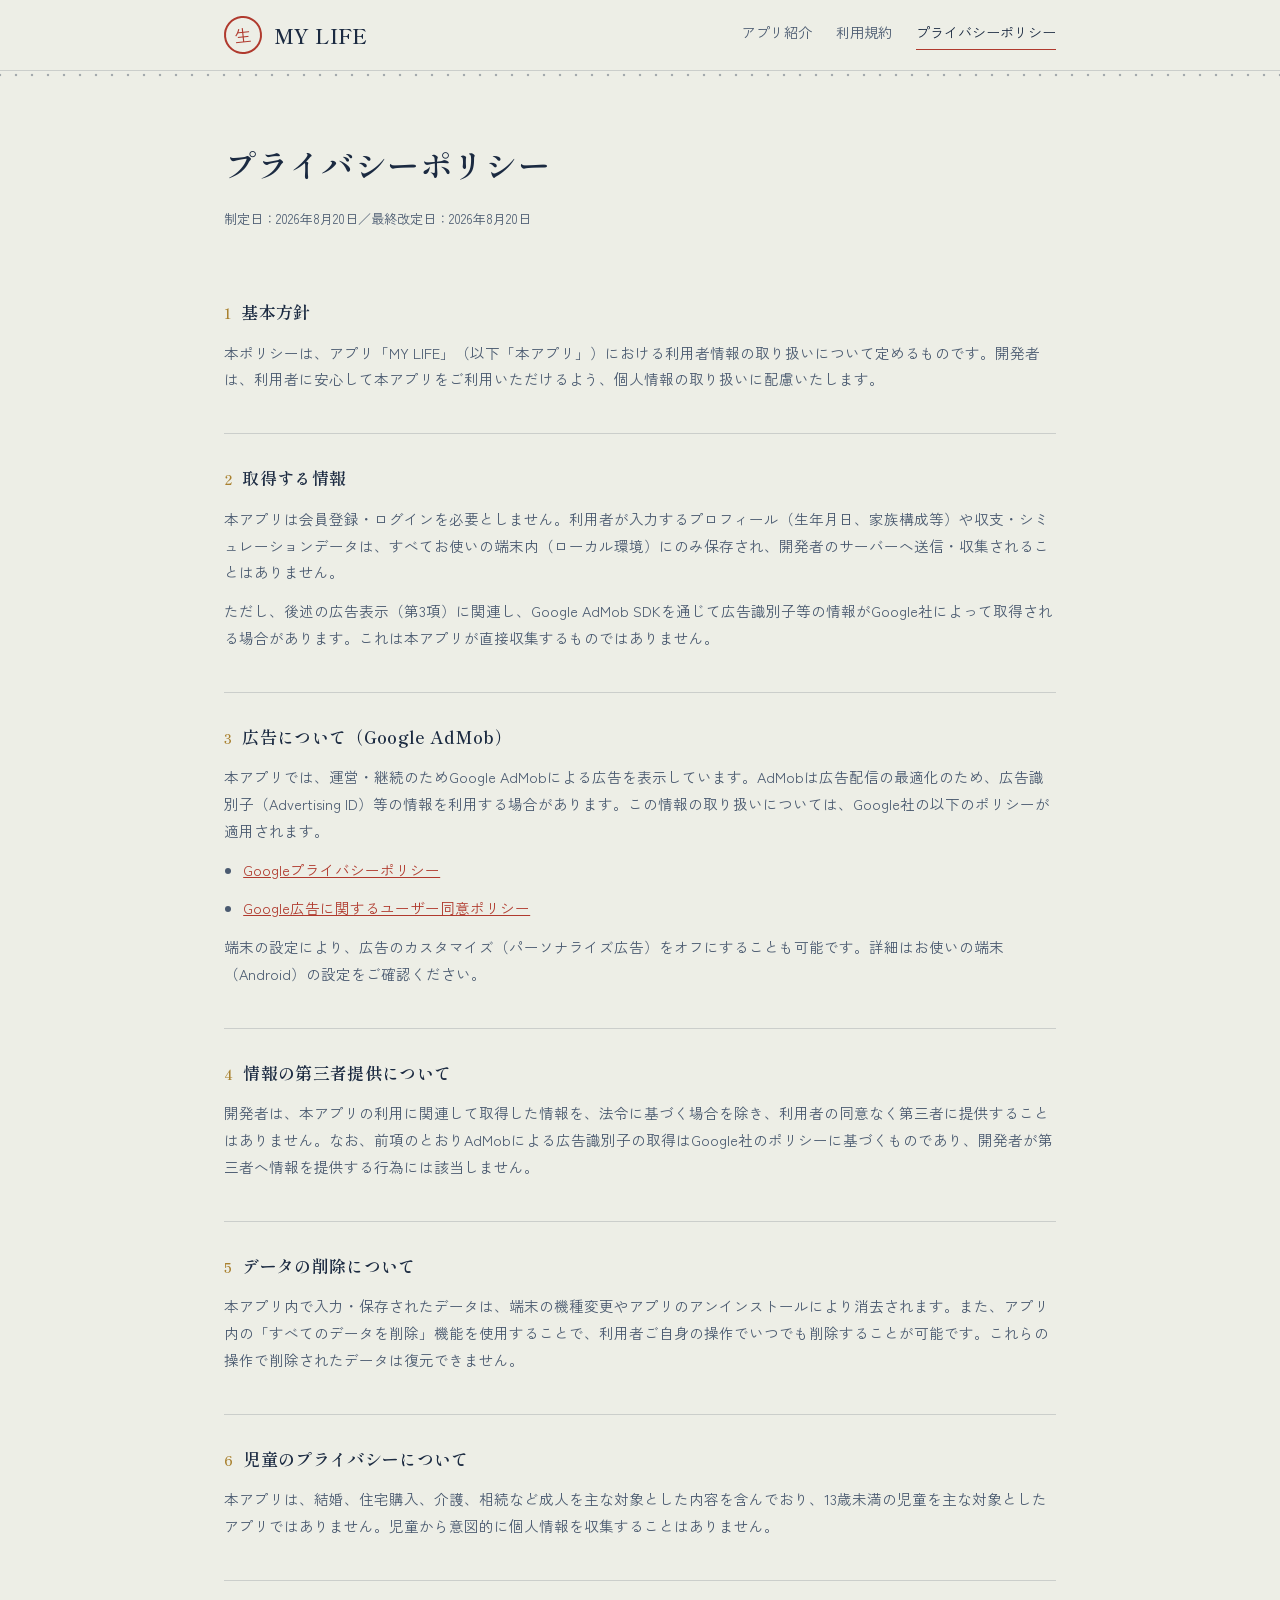
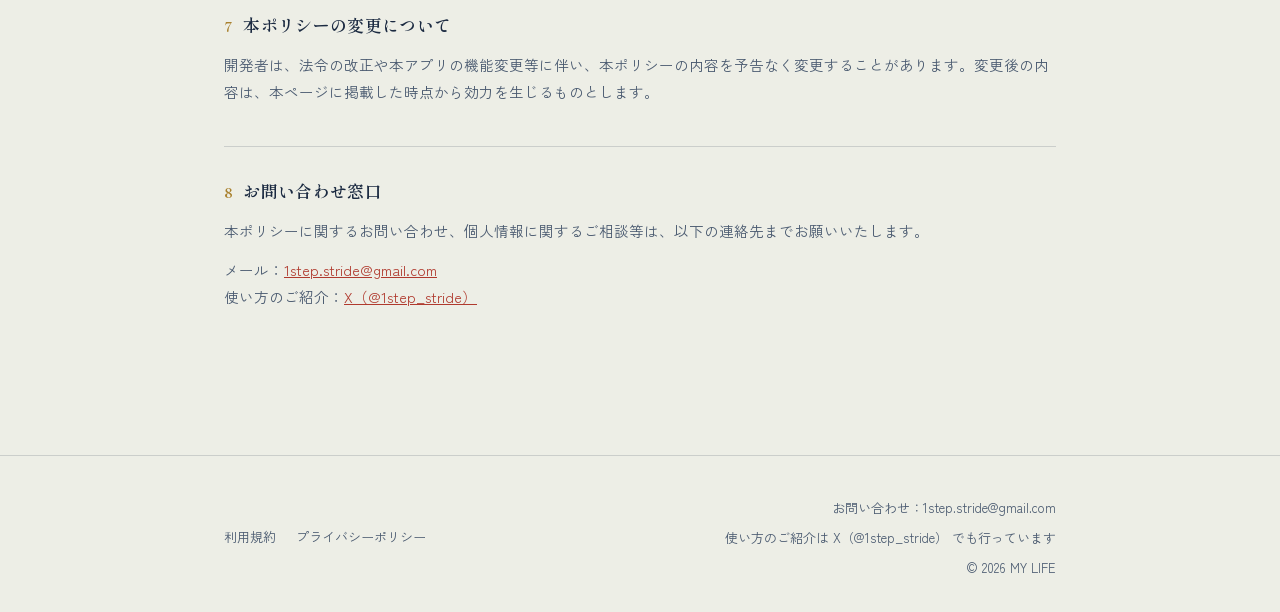
==== privacy.html @ 31a66b40 "Add files via upload" ====
<!DOCTYPE html>
<html lang="ja">
<head>
<meta charset="UTF-8">
<meta name="viewport" content="width=device-width, initial-scale=1.0">
<title>プライバシーポリシー｜MY LIFE</title>
<link rel="preconnect" href="https://fonts.googleapis.com">
<link href="https://fonts.googleapis.com/css2?family=Shippori+Mincho:wght@500;600&family=Zen+Kaku+Gothic+New:wght@400;500;700&display=swap" rel="stylesheet">
<link rel="stylesheet" href="styles.css">
</head>
<body>

<header class="site-header">
  <div class="header-inner">
    <a class="brand" href="index.html">
      <span class="brand-mark">生</span>
      <span class="brand-text logo-text">MY LIFE</span>
    </a>
    <nav class="site-nav">
      <a href="index.html">アプリ紹介</a>
      <a href="terms.html">利用規約</a>
      <a href="privacy.html" aria-current="page">プライバシーポリシー</a>
    </nav>
  </div>
</header>

<div class="stitch"></div>

<main>
  <div class="wrap">

    <div class="article-header">
      <h1>プライバシーポリシー</h1>
      <p class="meta">制定日：2026年8月20日／最終改定日：2026年8月20日</p>
    </div>

    <div class="article-body">

      <section>
        <h2><span class="no">1</span>基本方針</h2>
        <p>
          本ポリシーは、アプリ「MY LIFE」（以下「本アプリ」）における利用者情報の取り扱いについて定めるものです。開発者は、利用者に安心して本アプリをご利用いただけるよう、個人情報の取り扱いに配慮いたします。
        </p>
      </section>

      <section>
        <h2><span class="no">2</span>取得する情報</h2>
        <p>
          本アプリは会員登録・ログインを必要としません。利用者が入力するプロフィール（生年月日、家族構成等）や収支・シミュレーションデータは、すべてお使いの端末内（ローカル環境）にのみ保存され、開発者のサーバーへ送信・収集されることはありません。
        </p>
        <p>
          ただし、後述の広告表示（第3項）に関連し、Google AdMob SDKを通じて広告識別子等の情報がGoogle社によって取得される場合があります。これは本アプリが直接収集するものではありません。
        </p>
      </section>

      <section>
        <h2><span class="no">3</span>広告について（Google AdMob）</h2>
        <p>
          本アプリでは、運営・継続のためGoogle AdMobによる広告を表示しています。AdMobは広告配信の最適化のため、広告識別子（Advertising ID）等の情報を利用する場合があります。この情報の取り扱いについては、Google社の以下のポリシーが適用されます。
        </p>
        <ul>
          <li><a class="inline-link" href="https://policies.google.com/privacy" target="_blank" rel="noopener">Googleプライバシーポリシー</a></li>
          <li><a class="inline-link" href="https://www.google.com/about/company/user-consent-policy/" target="_blank" rel="noopener">Google広告に関するユーザー同意ポリシー</a></li>
        </ul>
        <p>
          端末の設定により、広告のカスタマイズ（パーソナライズ広告）をオフにすることも可能です。詳細はお使いの端末（Android）の設定をご確認ください。
        </p>
      </section>

      <section>
        <h2><span class="no">4</span>情報の第三者提供について</h2>
        <p>
          開発者は、本アプリの利用に関連して取得した情報を、法令に基づく場合を除き、利用者の同意なく第三者に提供することはありません。なお、前項のとおりAdMobによる広告識別子の取得はGoogle社のポリシーに基づくものであり、開発者が第三者へ情報を提供する行為には該当しません。
        </p>
      </section>

      <section>
        <h2><span class="no">5</span>データの削除について</h2>
        <p>
          本アプリ内で入力・保存されたデータは、端末の機種変更やアプリのアンインストールにより消去されます。また、アプリ内の「すべてのデータを削除」機能を使用することで、利用者ご自身の操作でいつでも削除することが可能です。これらの操作で削除されたデータは復元できません。
        </p>
      </section>

      <section>
        <h2><span class="no">6</span>児童のプライバシーについて</h2>
        <p>
          本アプリは、結婚、住宅購入、介護、相続など成人を主な対象とした内容を含んでおり、13歳未満の児童を主な対象としたアプリではありません。児童から意図的に個人情報を収集することはありません。
        </p>
      </section>

      <section>
        <h2><span class="no">7</span>本ポリシーの変更について</h2>
        <p>
          開発者は、法令の改正や本アプリの機能変更等に伴い、本ポリシーの内容を予告なく変更することがあります。変更後の内容は、本ページに掲載した時点から効力を生じるものとします。
        </p>
      </section>

      <section>
        <h2><span class="no">8</span>お問い合わせ窓口</h2>
        <p>
          本ポリシーに関するお問い合わせ、個人情報に関するご相談等は、以下の連絡先までお願いいたします。
        </p>
        <p>
          メール：<a class="inline-link" href="mailto:1step.stride@gmail.com">1step.stride@gmail.com</a><br>
          使い方のご紹介：<a class="inline-link" href="https://x.com/1step_stride" target="_blank" rel="noopener">X（@1step_stride）</a>
        </p>
      </section>

    </div>
  </div>
</main>

<footer class="site-footer">
  <div class="wrap footer-inner">
    <div class="footer-links">
      <a href="terms.html">利用規約</a>
      <a href="privacy.html">プライバシーポリシー</a>
    </div>
    <div class="footer-contact">
      <span>お問い合わせ：<a href="mailto:1step.stride@gmail.com">1step.stride@gmail.com</a></span>
      <span>使い方のご紹介は <a href="https://x.com/1step_stride" target="_blank" rel="noopener">X（@1step_stride）</a> でも行っています</span>
      <span>&copy; 2026 MY LIFE</span>
    </div>
  </div>
</footer>

</body>
</html>
---- styles.css ----
/* ==========================================================================
   MY LIFE — 共通スタイル
   モチーフ：帳簿（家計簿・通帳）× 実印（ハンコ）
   ========================================================================== */

:root {
  --paper: #EDEEE6;
  --paper-deep: #E4E5DB;
  --ink: #1B2A41;
  --ink-soft: #4A5A70;
  --stamp-red: #B03A2E;
  --moss: #56705A;
  --gold: #A9812F;
  --line: rgba(27, 42, 65, 0.16);
  --line-soft: rgba(27, 42, 65, 0.08);
  --max-w: 880px;
}

* { box-sizing: border-box; }

html { scroll-behavior: smooth; }

body {
  margin: 0;
  background: var(--paper);
  color: var(--ink);
  font-family: "Zen Kaku Gothic New", "Hiragino Kaku Gothic ProN", sans-serif;
  line-height: 1.85;
  font-size: 16px;
  -webkit-font-smoothing: antialiased;
}

h1, h2, h3, .stamp, .logo-text {
  font-family: "Shippori Mincho", serif;
  letter-spacing: 0.02em;
}

a { color: inherit; }

.wrap {
  max-width: var(--max-w);
  margin: 0 auto;
  padding: 0 24px;
}

/* --- 縫い目（ステッチ）ライン：帳簿の綴じ目モチーフ --- */
.stitch {
  height: 8px;
  background-image: radial-gradient(circle, rgba(27, 42, 65, 0.35) 1.4px, transparent 1.6px);
  background-size: 16px 8px;
  background-repeat: repeat-x;
  background-position: center;
}

/* --- ヘッダー --- */
.site-header {
  position: sticky;
  top: 0;
  z-index: 10;
  background: var(--paper);
  border-bottom: 1px solid var(--line);
}

.header-inner {
  max-width: var(--max-w);
  margin: 0 auto;
  padding: 16px 24px;
  display: flex;
  align-items: center;
  justify-content: space-between;
  gap: 16px;
  flex-wrap: wrap;
}

.brand {
  display: flex;
  align-items: center;
  gap: 12px;
  text-decoration: none;
  color: var(--ink);
}

.brand-mark {
  width: 38px;
  height: 38px;
  border-radius: 50%;
  border: 2px solid var(--stamp-red);
  color: var(--stamp-red);
  display: flex;
  align-items: center;
  justify-content: center;
  font-size: 17px;
  transform: rotate(-6deg);
  flex-shrink: 0;
}

.brand-text {
  font-size: 20px;
  font-weight: 600;
}

.site-nav {
  display: flex;
  gap: 24px;
  font-size: 14px;
}

.site-nav a {
  text-decoration: none;
  color: var(--ink-soft);
  padding-bottom: 4px;
  border-bottom: 1px solid transparent;
  transition: border-color 0.2s, color 0.2s;
}

.site-nav a:hover,
.site-nav a[aria-current="page"] {
  color: var(--ink);
  border-color: var(--stamp-red);
}

/* --- ヒーロー --- */
.hero {
  padding: 72px 0 56px;
}

.hero-card {
  background: #F6F6F0;
  border: 1px solid var(--line);
  border-radius: 4px;
  padding: 48px 40px;
  position: relative;
  overflow: hidden;
}

.eyebrow {
  font-size: 13px;
  color: var(--moss);
  letter-spacing: 0.12em;
  margin: 0 0 14px;
  display: flex;
  align-items: center;
  gap: 8px;
}

.eyebrow::before {
  content: "";
  width: 18px;
  height: 1px;
  background: var(--moss);
  display: inline-block;
}

.hero h1 {
  font-size: clamp(28px, 4.6vw, 42px);
  line-height: 1.5;
  margin: 0 0 20px;
  font-weight: 600;
}

.hero p.lead {
  font-size: 16px;
  color: var(--ink-soft);
  max-width: 46em;
  margin: 0 0 32px;
}

.cta-row {
  display: flex;
  flex-wrap: wrap;
  gap: 14px;
}

.btn {
  display: inline-flex;
  align-items: center;
  gap: 8px;
  padding: 13px 22px;
  border-radius: 3px;
  text-decoration: none;
  font-size: 14px;
  border: 1px solid var(--ink);
  transition: background 0.2s, color 0.2s;
}

.btn-primary {
  background: var(--ink);
  color: var(--paper);
}
.btn-primary:hover { background: #10192b; }

.btn-ghost {
  background: transparent;
  color: var(--ink);
}
.btn-ghost:hover { background: var(--line-soft); }

.status-note {
  margin-top: 20px;
  font-size: 13px;
  color: var(--ink-soft);
}

/* --- タイムライン（人生の節目 スタンプ） --- */
.section {
  padding: 56px 0;
}

.section-title {
  font-size: 24px;
  margin: 0 0 8px;
  font-weight: 600;
}

.section-sub {
  color: var(--ink-soft);
  font-size: 14px;
  margin: 0 0 40px;
}

.timeline {
  display: flex;
  align-items: flex-start;
  justify-content: space-between;
  gap: 8px;
  position: relative;
  padding: 20px 0;
}

.timeline::before {
  content: "";
  position: absolute;
  top: 46px;
  left: 5%;
  right: 5%;
  height: 0;
  border-top: 1px dashed var(--line);
}

.milestone {
  display: flex;
  flex-direction: column;
  align-items: center;
  gap: 12px;
  flex: 1;
  position: relative;
}

.stamp {
  width: 52px;
  height: 52px;
  border-radius: 50%;
  border: 2px solid var(--stamp-red);
  color: var(--stamp-red);
  background: var(--paper);
  display: flex;
  align-items: center;
  justify-content: center;
  font-size: 20px;
  transform: rotate(-4deg);
}

.milestone:nth-child(even) .stamp { transform: rotate(5deg); }

.milestone-label {
  font-size: 12.5px;
  color: var(--ink-soft);
  text-align: center;
}

/* --- 機能一覧（帳簿の明細行） --- */
.ledger {
  border-top: 1px solid var(--line);
}

.ledger-row {
  display: flex;
  align-items: baseline;
  gap: 12px;
  padding: 20px 0;
  border-bottom: 1px solid var(--line);
}

.ledger-num {
  font-family: "Shippori Mincho", serif;
  color: var(--gold);
  font-size: 14px;
  flex-shrink: 0;
  width: 28px;
}

.ledger-body h3 {
  font-size: 16px;
  margin: 0 0 6px;
  font-weight: 600;
}

.ledger-body p {
  margin: 0;
  font-size: 14px;
  color: var(--ink-soft);
}

/* --- シナリオカード --- */
.scenario-grid {
  display: grid;
  grid-template-columns: repeat(2, 1fr);
  gap: 16px;
}

.scenario-card {
  border: 1px solid var(--line);
  border-radius: 4px;
  padding: 22px;
  background: #F6F6F0;
}

.scenario-card .tag {
  display: inline-block;
  font-size: 11px;
  color: var(--moss);
  border: 1px solid var(--moss);
  border-radius: 100px;
  padding: 3px 10px;
  margin-bottom: 12px;
}

.scenario-card h3 {
  font-size: 16px;
  margin: 0 0 8px;
}

.scenario-card p {
  font-size: 13.5px;
  color: var(--ink-soft);
  margin: 0;
}

/* --- プライバシー訴求 --- */
.privacy-banner {
  background: var(--ink);
  color: var(--paper);
  border-radius: 4px;
  padding: 40px;
  display: flex;
  gap: 28px;
  align-items: flex-start;
  flex-wrap: wrap;
}

.privacy-banner .stamp {
  border-color: var(--moss);
  color: var(--moss);
  background: var(--ink);
}

.privacy-banner h3 {
  margin: 0 0 10px;
  font-size: 18px;
}

.privacy-banner p {
  margin: 0;
  font-size: 14px;
  color: #C9CFD8;
  max-width: 50em;
}

/* --- フッター --- */
.site-footer {
  border-top: 1px solid var(--line);
  padding: 40px 0 32px;
  margin-top: 40px;
}

.footer-inner {
  display: flex;
  justify-content: space-between;
  align-items: center;
  flex-wrap: wrap;
  gap: 20px;
  font-size: 13px;
  color: var(--ink-soft);
}

.footer-links {
  display: flex;
  gap: 20px;
  flex-wrap: wrap;
}

.footer-links a {
  text-decoration: none;
  color: var(--ink-soft);
  border-bottom: 1px solid transparent;
}
.footer-links a:hover { border-color: var(--ink-soft); }

.footer-contact {
  display: flex;
  flex-direction: column;
  gap: 6px;
  align-items: flex-end;
  text-align: right;
}

.footer-contact a { text-decoration: none; }
.footer-contact a:hover { color: var(--ink); }

/* --- 規約・プライバシーポリシー用の記事レイアウト --- */
.article-header {
  padding: 56px 0 24px;
}

.article-header h1 {
  font-size: clamp(24px, 4vw, 32px);
  margin: 0 0 12px;
  font-weight: 600;
}

.article-header .meta {
  font-size: 13px;
  color: var(--ink-soft);
}

.article-body {
  padding-bottom: 64px;
}

.article-body section {
  padding: 28px 0;
  border-bottom: 1px solid var(--line);
}

.article-body section:last-child { border-bottom: none; }

.article-body h2 {
  font-size: 17px;
  margin: 0 0 12px;
  display: flex;
  align-items: baseline;
  gap: 10px;
  font-weight: 600;
}

.article-body h2 .no {
  color: var(--gold);
  font-family: "Shippori Mincho", serif;
  font-size: 14px;
}

.article-body p, .article-body li {
  font-size: 14.5px;
  color: var(--ink-soft);
  margin: 0 0 12px;
}

.article-body ul {
  padding-left: 1.2em;
  margin: 0 0 12px;
}

.article-body a.inline-link {
  color: var(--stamp-red);
  text-decoration: underline;
}

/* --- レスポンシブ --- */
@media (max-width: 720px) {
  .hero-card { padding: 32px 22px; }
  .scenario-grid { grid-template-columns: 1fr; }
  .timeline { flex-wrap: wrap; row-gap: 28px; }
  .timeline::before { display: none; }
  .milestone { flex: 0 0 30%; }
  .privacy-banner { padding: 28px 22px; }
  .footer-inner { flex-direction: column; align-items: flex-start; }
  .footer-contact { align-items: flex-start; text-align: left; }
}

@media (prefers-reduced-motion: reduce) {
  html { scroll-behavior: auto; }
  * { transition: none !important; }
}
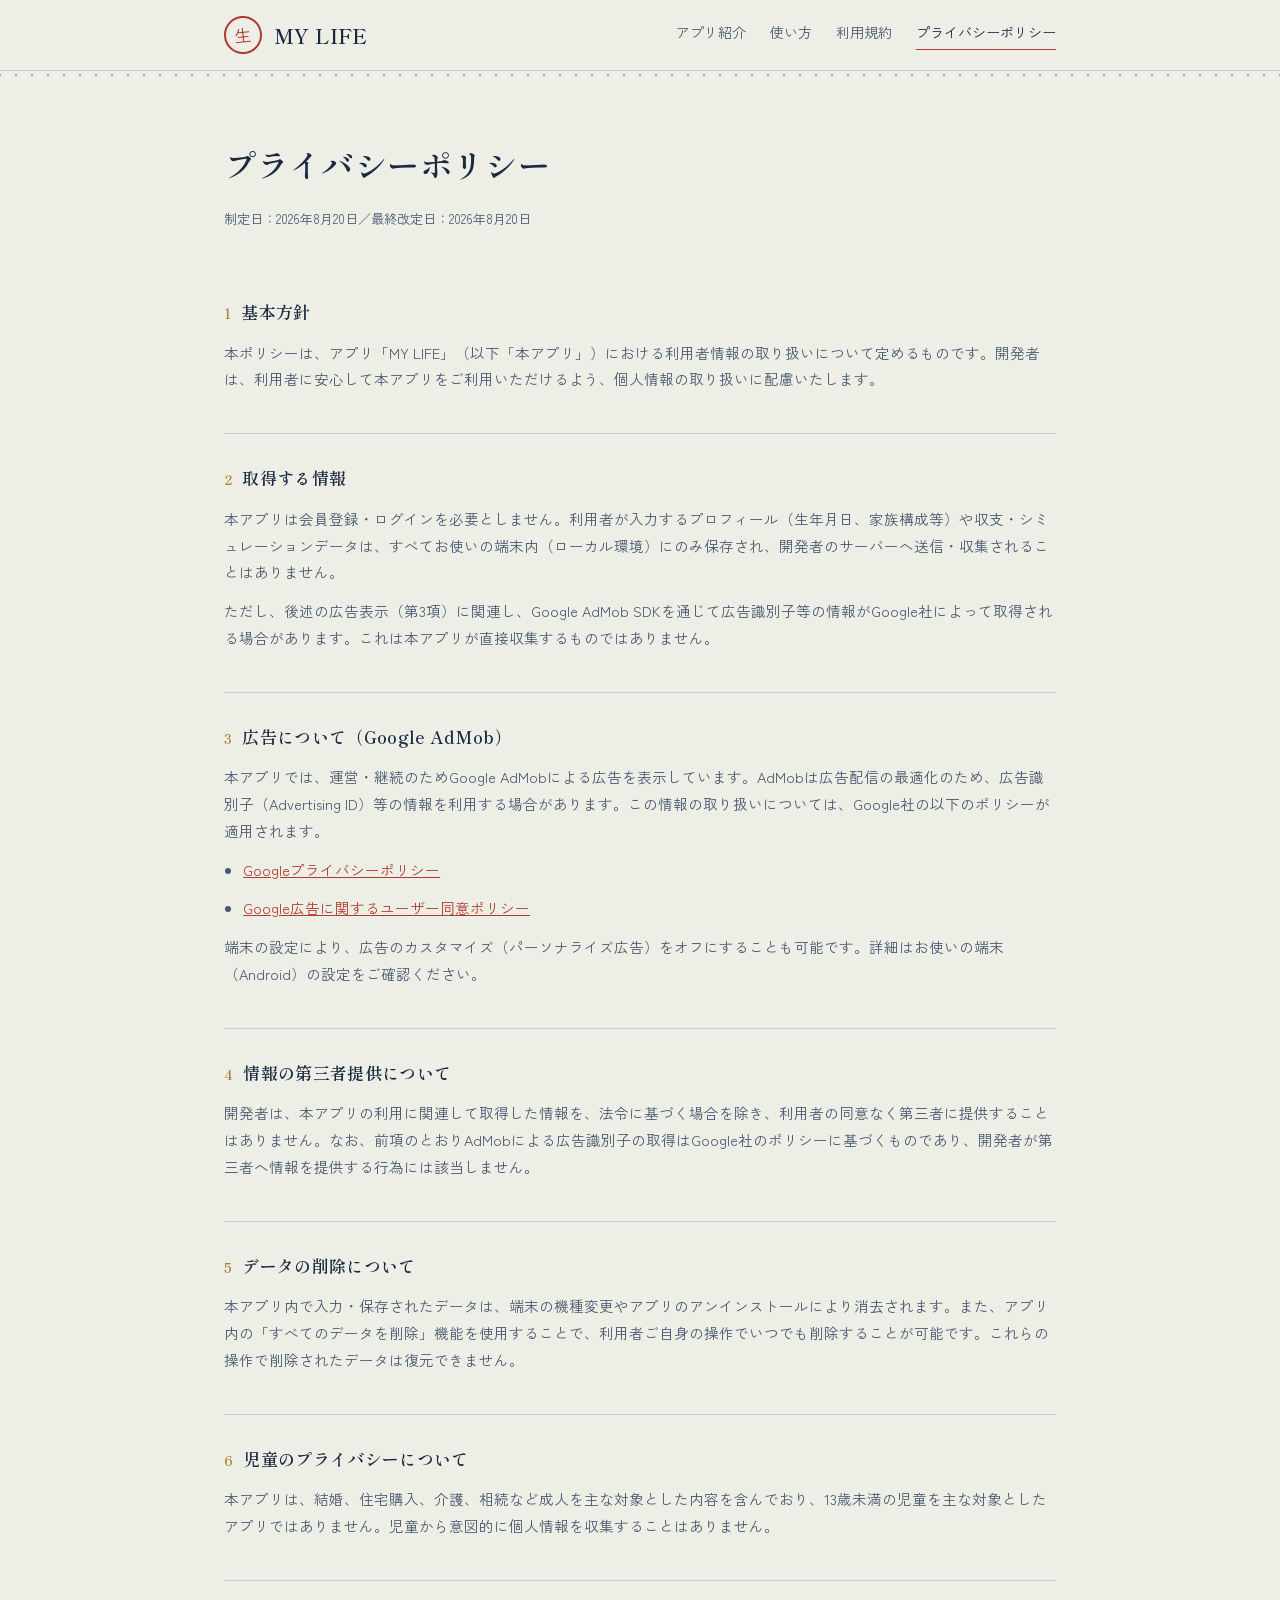
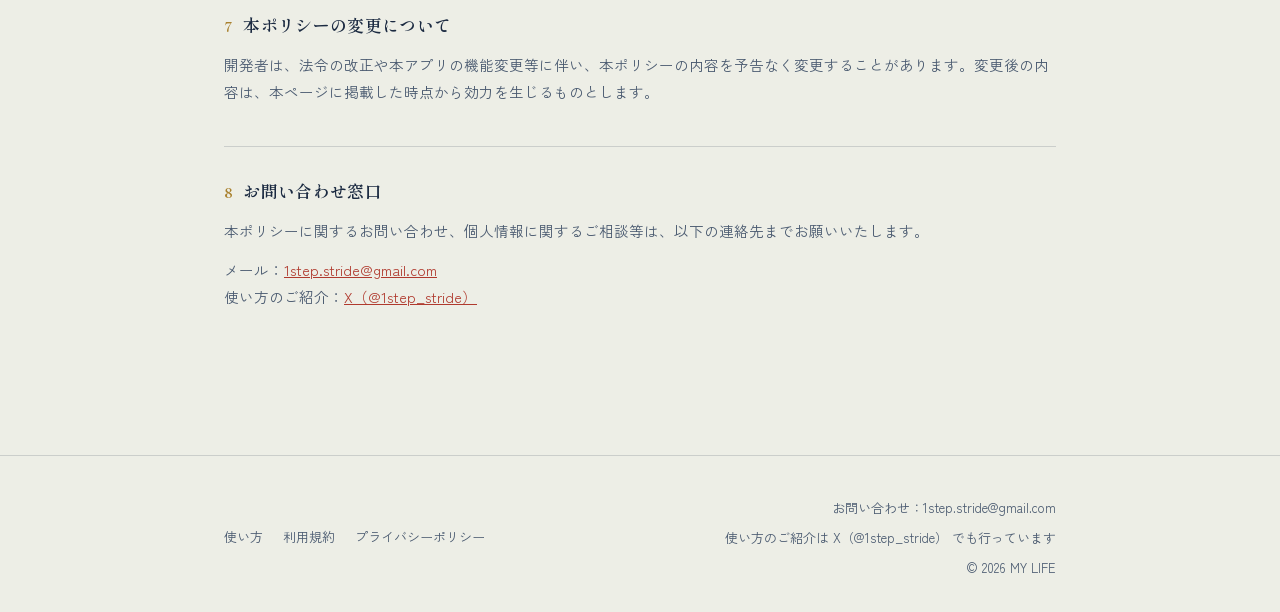
==== commit a5e1c8c6: "Add files via upload" ====
--- a/privacy.html
+++ b/privacy.html
@@ -18,6 +18,7 @@
     </a>
     <nav class="site-nav">
       <a href="index.html">アプリ紹介</a>
+      <a href="usage.html">使い方</a>
       <a href="terms.html">利用規約</a>
       <a href="privacy.html" aria-current="page">プライバシーポリシー</a>
     </nav>
@@ -113,6 +114,7 @@
 <footer class="site-footer">
   <div class="wrap footer-inner">
     <div class="footer-links">
+      <a href="usage.html">使い方</a>
       <a href="terms.html">利用規約</a>
       <a href="privacy.html">プライバシーポリシー</a>
     </div>
--- a/styles.css
+++ b/styles.css
@@ -101,11 +101,13 @@
 
 .site-nav {
   display: flex;
+  flex-wrap: wrap;
   gap: 24px;
   font-size: 14px;
 }
 
 .site-nav a {
+  white-space: nowrap;
   text-decoration: none;
   color: var(--ink-soft);
   padding-bottom: 4px;
@@ -467,6 +469,7 @@
 
 /* --- レスポンシブ --- */
 @media (max-width: 720px) {
+  .site-nav { gap: 12px 16px; font-size: 13px; }
   .hero-card { padding: 32px 22px; }
   .scenario-grid { grid-template-columns: 1fr; }
   .timeline { flex-wrap: wrap; row-gap: 28px; }
